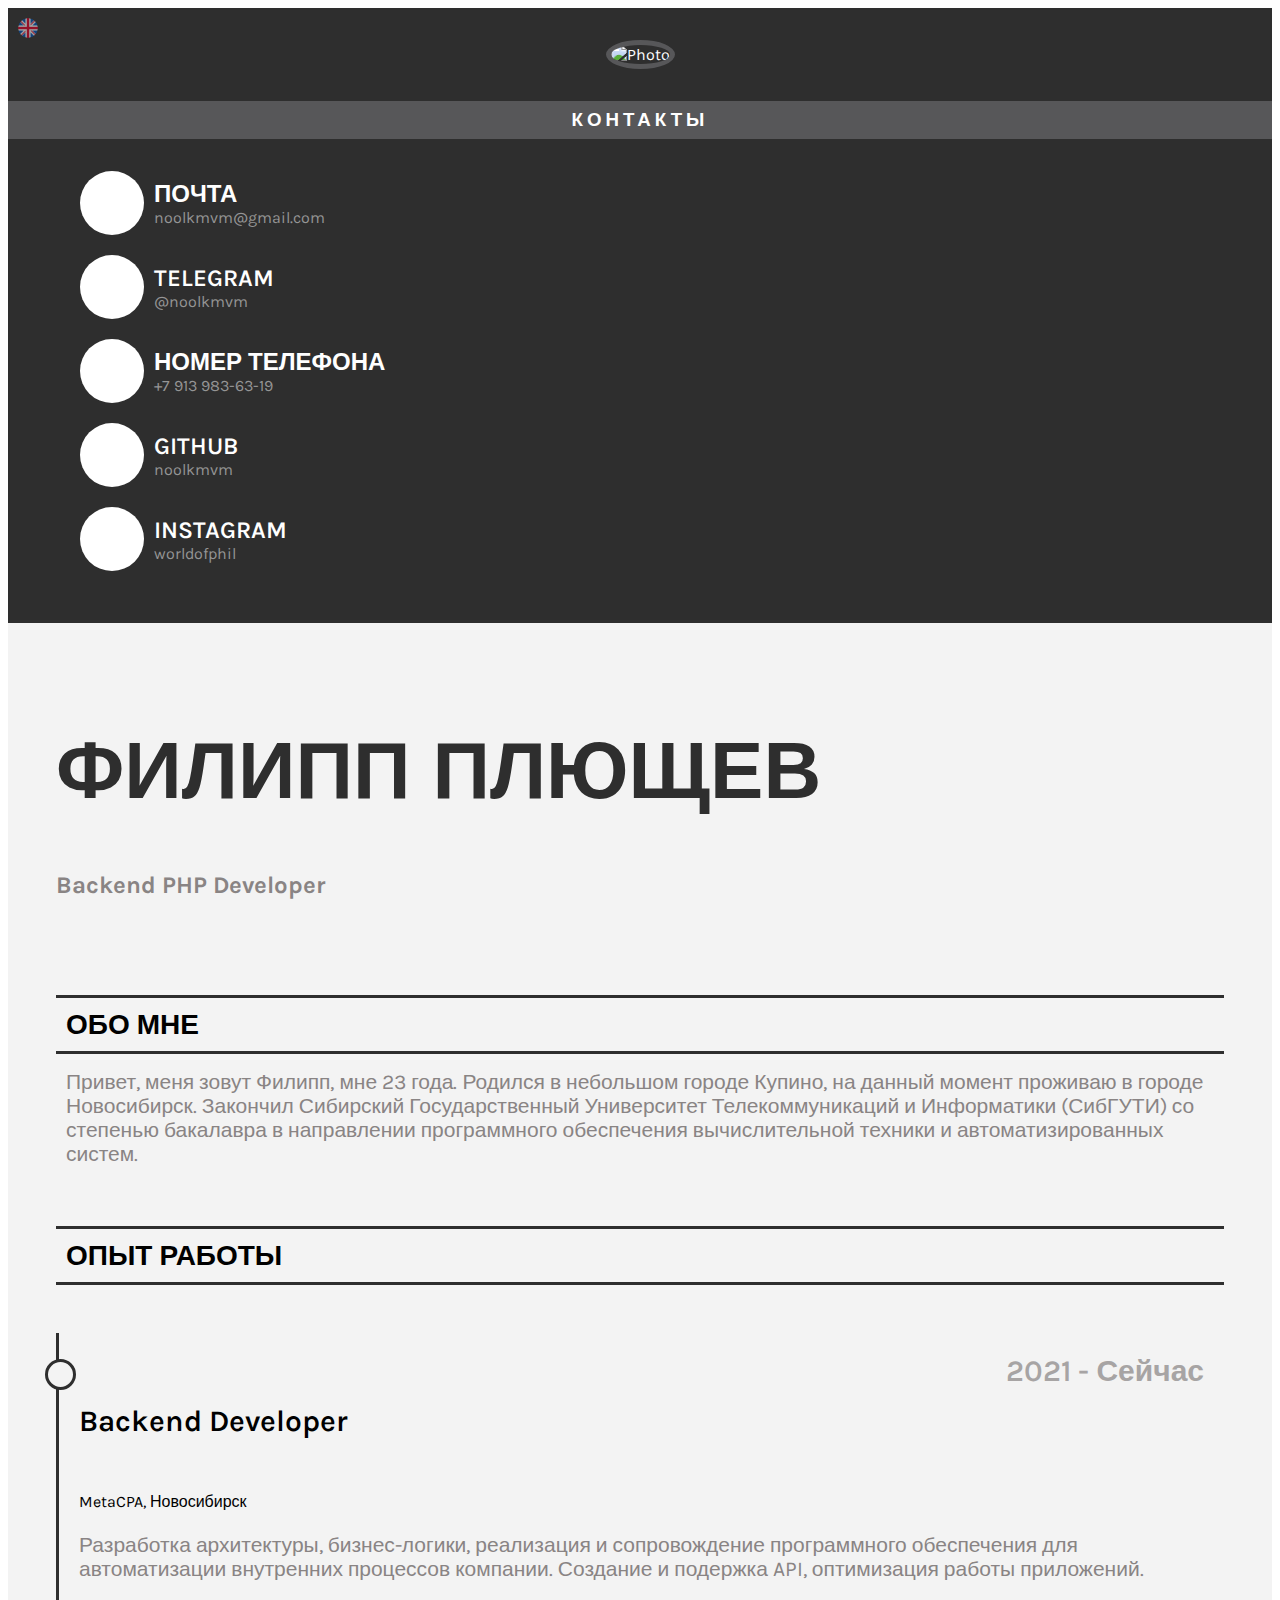
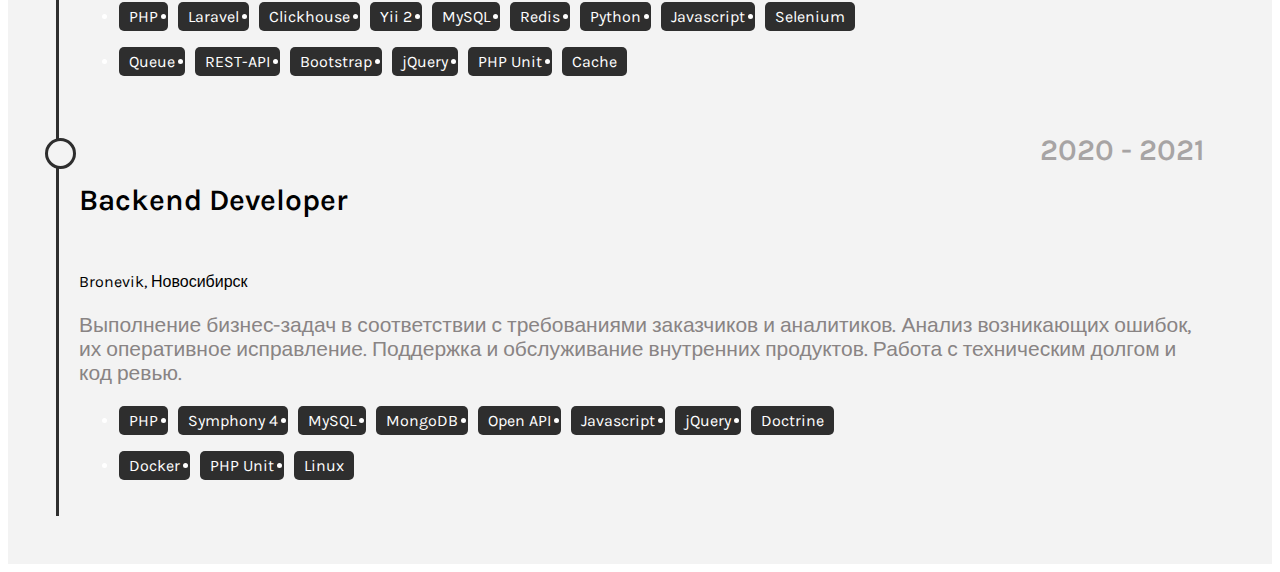
==== ru/index.html @ 2358f227 "update" ====
<!DOCTYPE html>
<html lang="ru">
<head>
    <title>Noolkmvm</title>
    <!-- Required meta tags -->
    <meta charset="utf-8">
    <meta name="viewport" content="width=device-width, initial-scale=1">
    <link rel="shortcut icon" href="../favicon.ico">
    <link rel="stylesheet" href="../assets/plugins/bootstrap/css/bootstrap.min.css">
    <link rel="stylesheet" href="../assets/plugins/font-awesome/css/all.css">
    <link id="theme-style" rel="stylesheet" href="../assets/css/main.css">
</head>
<body>
<div class="wrapper">
    <div class="container my-5">
        <div class="row shadow-lg">
            <div class="col-4 px-0">
                <div class="sidebar">
                    <div class="photo">
                        <a href="../index.html">
                            <img class="lang-switch" src="../assets/images/uk.png" alt="">
                        </a>
                        <img class="img-fluid" src="../assets/images/profile.jpeg" alt="Photo">
                    </div>
                    <div class="contacts">
                        <div class="heading">
                            <h3>Контакты</h3>
                        </div>

                        <ul class="list-unstyled">
                            <li>
                                <div class="icon">
                                    <i class="fa fa-envelope fa-lg"></i>
                                </div>
                                <div class="contact-data">
                                    <span>Почта</span>
                                    <a href="mailto:noolkmvm@gmail.com">noolkmvm@gmail.com</a>
                                </div>
                            </li>
                            <li>
                                <div class="icon">
                                    <i class="fa fa-telegram fa-lg"></i>
                                </div>
                                <div class="contact-data">
                                    <span>Telegram</span>
                                    <a href="https://t.me/noolkmvm" target="_blank">@noolkmvm</a>
                                </div>
                            </li>
                            <li>
                                <div class="icon">
                                    <i class="fa fa-phone fa-lg"></i>
                                </div>
                                <div class="contact-data">
                                    <span>Номер телефона</span>
                                    <a href="tel:79139836319">+7 913 983-63-19</a>
                                </div>

                            </li>
                            <li>
                                <div class="icon">
                                    <i class="fa fa-github fa-lg"></i>
                                </div>
                                <div class="contact-data">
                                    <span>Github</span>
                                    <a href="https://github.com/noolkmvm" target="_blank">noolkmvm</a>
                                </div>
                            </li>
                            <li>
                                <div class="icon">
                                    <i class="fa fa-instagram fa-lg"></i>
                                </div>
                                <div class="contact-data">
                                    <span>Instagram</span>
                                    <a href="https://www.instagram.com/worldofphil" target="_blank">worldofphil</a>
                                </div>
                            </li>
                        </ul>
                    </div>
                </div>
            </div>
            <div class="col-8 px-0">
                <div class="content">
                    <section class="name">
                        <h1>Филипп Плющев</h1>
                        <h2>Backend PHP Developer</h2>
                    </section>
                    <section class="profile">
                        <div class="profile-heading">
                            <h3>Обо мне</h3>
                        </div>
                        <p>Привет, меня зовут Филипп, мне 23 года. Родился в небольшом городе Купино, на данный момент
                            проживаю в
                            городе Новосибирск. Закончил Сибирский Государственный Университет Телекоммуникаций и
                            Информатики (СибГУТИ) со степенью бакалавра в направлении программного обеспечения вычислительной
                            техники и
                            автоматизированных систем.</p>
                    </section>
                    <section class="experiences">
                        <div class="experiences-heading">
                            <h3>Опыт работы</h3>
                        </div>
                        <div class="timeline">
                            <div class="workplace">
                                <div class="workplace-heading">
                                    <h5>Backend Developer</h5>
                                    <time>2021 - Сейчас</time>
                                </div>
                                <span><i class="fa fa-briefcase me-2"></i>MetaCPA, Новосибирск</span>
                                <p class="mt-4">Разработка архитектуры, бизнес-логики, реализация и сопровождение
                                    программного
                                    обеспечения для автоматизации
                                    внутренних процессов компании. Создание и подержка API, оптимизация работы
                                    приложений.</p>
                                <ul class="list-unstyled">
                                    <li>PHP</li>
                                    <li>Laravel</li>
                                    <li>Clickhouse</li>
                                    <li>Yii 2</li>
                                    <li>MySQL</li>
                                    <li>Redis</li>
                                    <li>Python</li>
                                    <li>Javascript</li>
                                    <li>Selenium</li>
                                </ul>
                                <ul class="list-unstyled">
                                    <li>Queue</li>
                                    <li>REST-API</li>
                                    <li>Bootstrap</li>
                                    <li>jQuery</li>
                                    <li>PHP Unit</li>
                                    <li>Cache</li>
                                </ul>
                            </div>
                            <div class="workplace">
                                <div class="workplace-heading">
                                    <h5>Backend Developer</h5>
                                    <time>2020 - 2021</time>
                                </div>
                                <span><i class="fa fa-briefcase me-2"></i>Bronevik, Новосибирск</span>
                                <p class="mt-4">Выполнение бизнес-задач в соответствии с требованиями заказчиков и
                                    аналитиков. Анализ возникающих ошибок, их оперативное исправление. Поддержка и
                                    обслуживание внутренних продуктов. Работа с техническим долгом и код ревью.</p>
                                <ul class="list-unstyled">
                                    <li>PHP</li>
                                    <li>Symphony 4</li>
                                    <li>MySQL</li>
                                    <li>MongoDB</li>
                                    <li>Open API</li>
                                    <li>Javascript</li>
                                    <li>jQuery</li>
                                    <li>Doctrine</li>
                                </ul>
                                <ul class="list-unstyled">
                                    <li>Docker</li>
                                    <li>PHP Unit</li>
                                    <li>Linux</li>
                                </ul>
                            </div>
                        </div>
                    </section>
                </div>
            </div>
        </div>
    </div>
</div>
<script type="text/javascript" src="../assets/plugins/popper/popper.min.js"></script>
<script type="text/javascript" src="../assets/plugins/bootstrap/js/bootstrap.min.js"></script>
</body>
</html>
---- assets/css/main.css ----
@import url('https://fonts.googleapis.com/css2?family=Karla:wght@400;600;700;800&display=swap');

body {
    font-family: 'Karla', sans-serif;
}

p {
    font-size: 21px;
    line-height: 24px;
}

.sidebar {
    background-color: #2e2e2e;
    color: white;
    height: 100%;
}

.sidebar .photo {
    padding: 2em;
    display: flex;
    justify-content: center;
    position: relative;
}

.sidebar .photo .lang-switch {
    width: 20px;
    height: 20px;
    position: absolute;
    border: 0;
    top: 10px;
    left: 10px;
    cursor: pointer;
    opacity: 0.6;
    transition: 200ms ease-out;
}

.sidebar .photo .lang-switch:hover {
    opacity: 1;
    transition: 200ms ease-in;
}
.sidebar .photo img {
    border-radius: 100%;
    max-width: 200px;
    border: 5px solid #575759;
}

.sidebar .contacts {
    display: flex;
    flex-direction: column;
}

.sidebar .contacts .heading {
    padding: 8px;
    background-color: #575759;

}

.sidebar .contacts .heading h3 {
    text-align: center;
    text-transform: uppercase;
    font-weight: 700;
    letter-spacing: 4px;
    margin: 0;
}

.sidebar .contacts ul {
    margin: 2rem;
}

.sidebar .contacts ul li {
    display: flex;
    flex-direction: row;
    gap: 10px;
    margin-bottom: 20px;
}

.sidebar .contacts ul li .icon {
    background: white;
    border-radius: 100%;
    width: 64px;
    height: 64px;
    display: flex;
    align-items: center;
    justify-content: center;
}

.sidebar .contacts ul li .icon i {
    color: #2e2e2e;
    font-size: 30px;
}

.sidebar .contacts ul li .contact-data {
    display: flex;
    flex-direction: column;
    justify-content: center;
}

.sidebar .contacts ul li .contact-data span {
    font-size: 24px;
    text-transform: uppercase;
    font-weight: 600;
}

.sidebar .contacts ul li .contact-data a {
    color: #959595 !important;
}

.sidebar .contacts ul li a {
    color: white !important;
    text-decoration: none;
}


.content {
    padding: 3rem;
    background-color: #f3f3f3;
}

.content .name {
    margin-bottom: 6rem;
}

.content .name h1 {
    color: #2e2e2e;
    font-size: 5rem;
    text-transform: uppercase;
    font-weight: 800;
}

.content .name h2 {
    color: #898484;
}

.content .profile .profile-heading {
    border-top: 3px solid #2e2e2e;
    border-bottom: 3px solid #2e2e2e;
    padding: 10px;
    margin-bottom: 1rem;
}

.content .profile .profile-heading h3 {
    margin: 0;
    font-weight: 700;
    font-size: 28px;
    text-transform: uppercase;
}

.content .profile p {
    color: #898484;
    margin: 10px;
}

.content .experiences {
    margin-top: 60px;
}

.content .experiences .experiences-heading {
    border-top: 3px solid #2e2e2e;
    border-bottom: 3px solid #2e2e2e;
    padding: 10px;
    margin-bottom: 3rem;
}

.content .experiences .experiences-heading h3 {
    margin: 0;
    font-weight: 700;
    font-size: 28px;
    text-transform: uppercase;
}

.content .experiences .timeline {


}

.content .experiences .timeline .workplace {
    border-left: 3px solid #2e2e2e;
    padding: 20px;
    position: relative;
}

.content .experiences .timeline .workplace:before {
    position: absolute;
    top: 26px;
    left: -14px;
    content: '';
    display: inline-block;
    width: 25px;
    height: 25px;
    -moz-border-radius: 100%;
    -webkit-border-radius: 100%;
    border-radius: 100%;
    background-color: #f3f3f3;
    border: 3px solid #2e2e2e;
}

.content .experiences .timeline .workplace h5 {
    font-size: 30px;
    font-weight: 600;
}

.content .experiences .timeline .workplace time {
    font-size: 30px;
    font-weight: 600;
    color: #a7a4a4;
}

.content .experiences .timeline .workplace p {
    color: #898484;
}

.content .experiences .timeline .workplace .workplace-heading {
    display: flex;
    justify-content: space-between;
}

.content .experiences .timeline .workplace ul {
    display: flex;
    flex-direction: row;
    gap: 10px
}

.content .experiences .timeline .workplace ul li {
    background: #2e2e2e;
    color: white;
    padding: 5px 10px;
    border-radius: 5px;
}

.content .experiences .timeline .workplace span i {
    font-size: 20px;
    transform: translateY(2px);
}
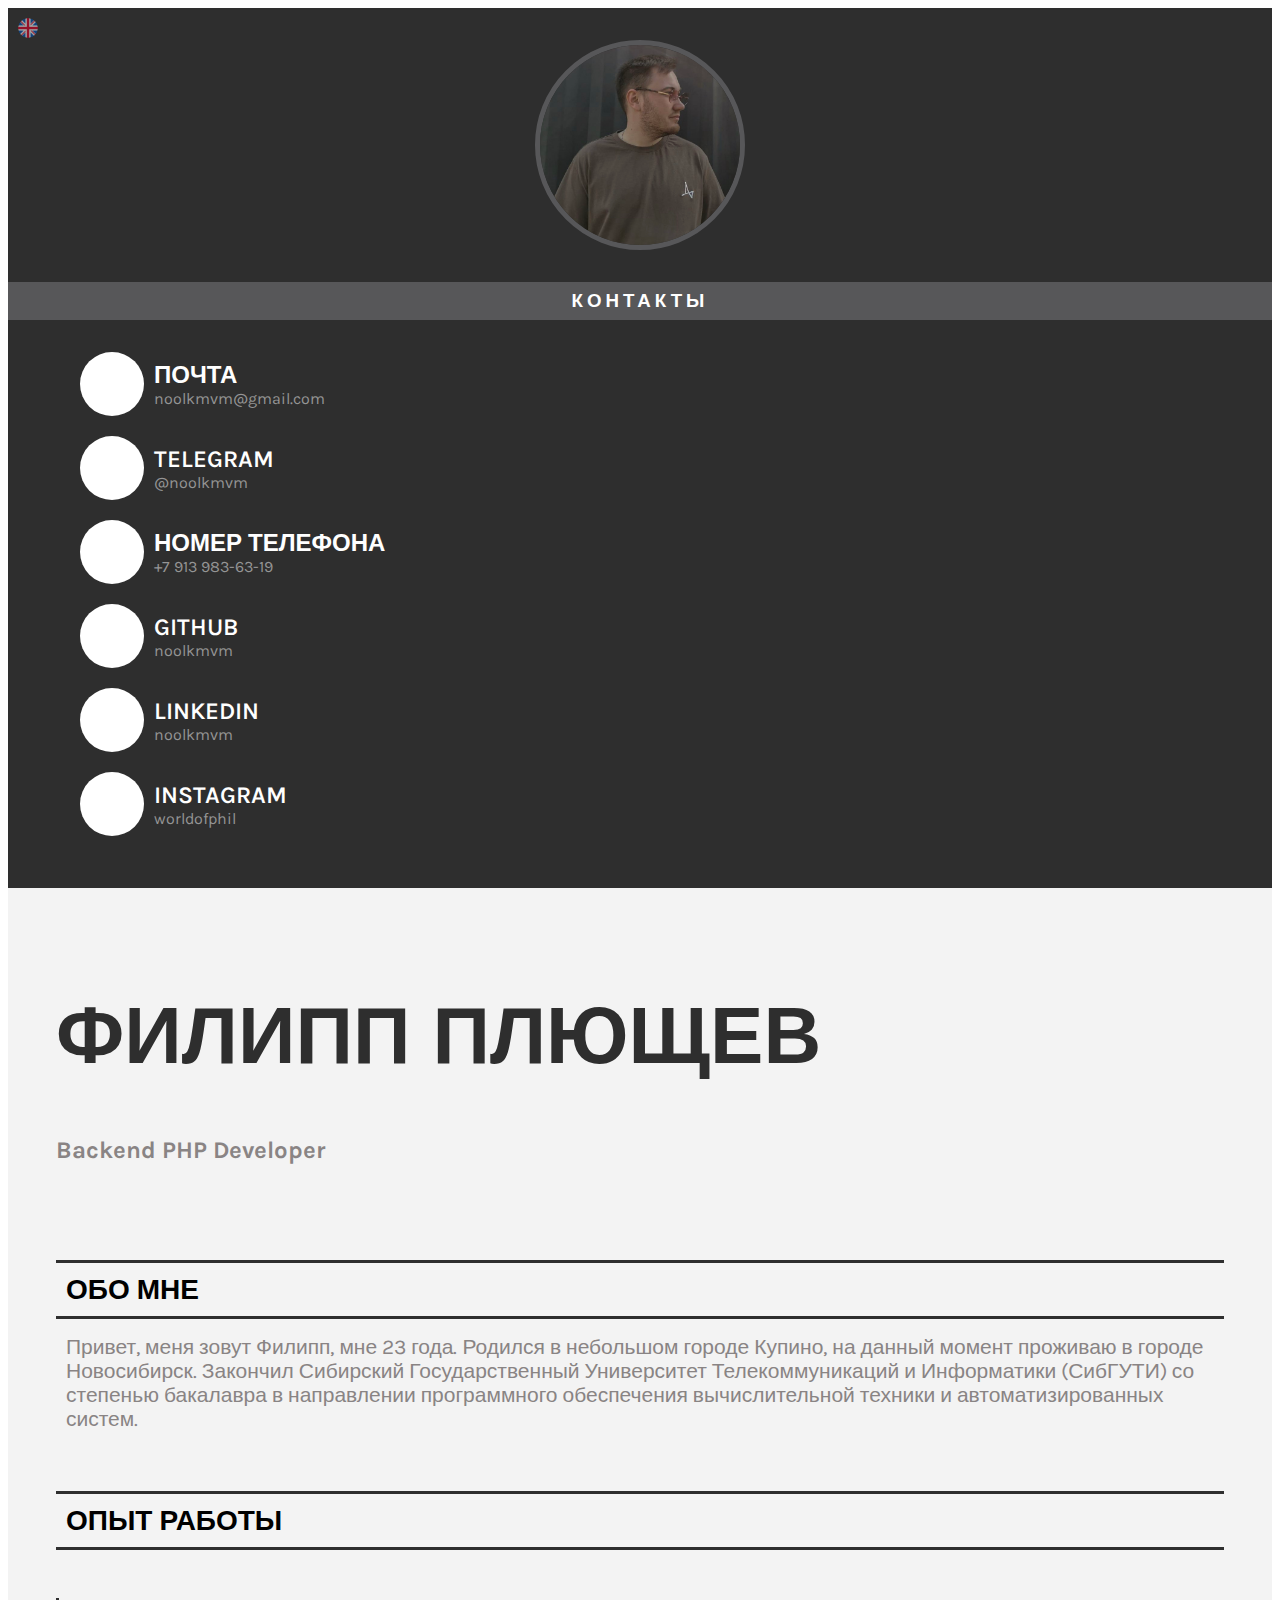
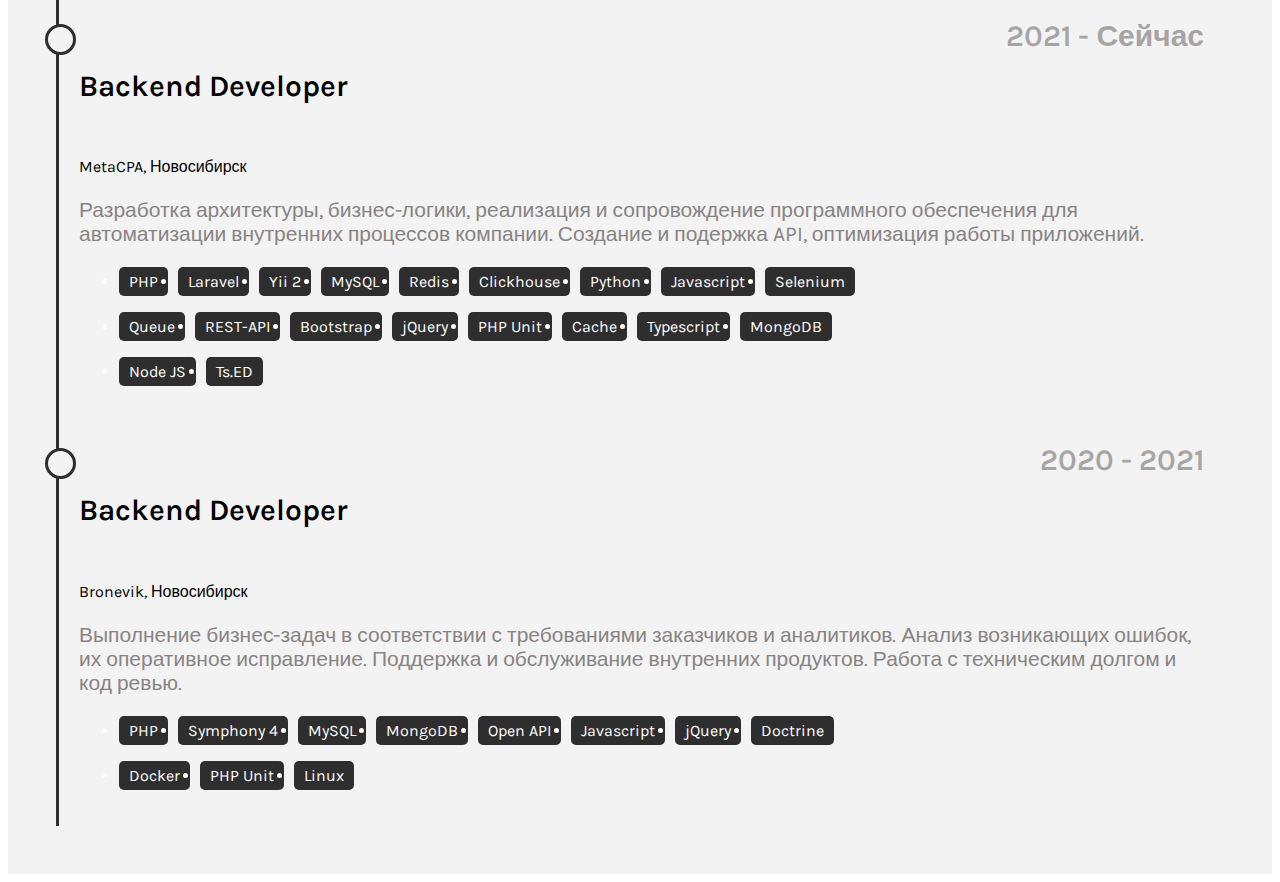
==== commit 8121ae33: "update" ====
--- a/ru/index.html
+++ b/ru/index.html
@@ -20,7 +20,7 @@
                         <a href="../index.html">
                             <img class="lang-switch" src="../assets/images/uk.png" alt="">
                         </a>
-                        <img class="img-fluid" src="../assets/images/profile.jpeg" alt="Photo">
+                        <img class="img-fluid" src="../assets/images/profile.png" alt="Photo">
                     </div>
                     <div class="contacts">
                         <div class="heading">
@@ -63,6 +63,15 @@
                                 <div class="contact-data">
                                     <span>Github</span>
                                     <a href="https://github.com/noolkmvm" target="_blank">noolkmvm</a>
+                                </div>
+                            </li>
+                            <li>
+                                <div class="icon">
+                                    <i class="fa fa-linkedin fa-lg"></i>
+                                </div>
+                                <div class="contact-data">
+                                    <span>LinkedIn</span>
+                                    <a href="https://www.linkedin.com/in/philip-plushev-a75532235/" target="_blank">noolkmvm</a>
                                 </div>
                             </li>
                             <li>
@@ -114,10 +123,10 @@
                                 <ul class="list-unstyled">
                                     <li>PHP</li>
                                     <li>Laravel</li>
-                                    <li>Clickhouse</li>
                                     <li>Yii 2</li>
                                     <li>MySQL</li>
                                     <li>Redis</li>
+                                    <li>Clickhouse</li>
                                     <li>Python</li>
                                     <li>Javascript</li>
                                     <li>Selenium</li>
@@ -129,6 +138,12 @@
                                     <li>jQuery</li>
                                     <li>PHP Unit</li>
                                     <li>Cache</li>
+                                    <li>Typescript</li>
+                                    <li>MongoDB</li>
+                                </ul>
+                                <ul class="list-unstyled">
+                                    <li>Node JS</li>
+                                    <li>Ts.ED</li>
                                 </ul>
                             </div>
                             <div class="workplace">
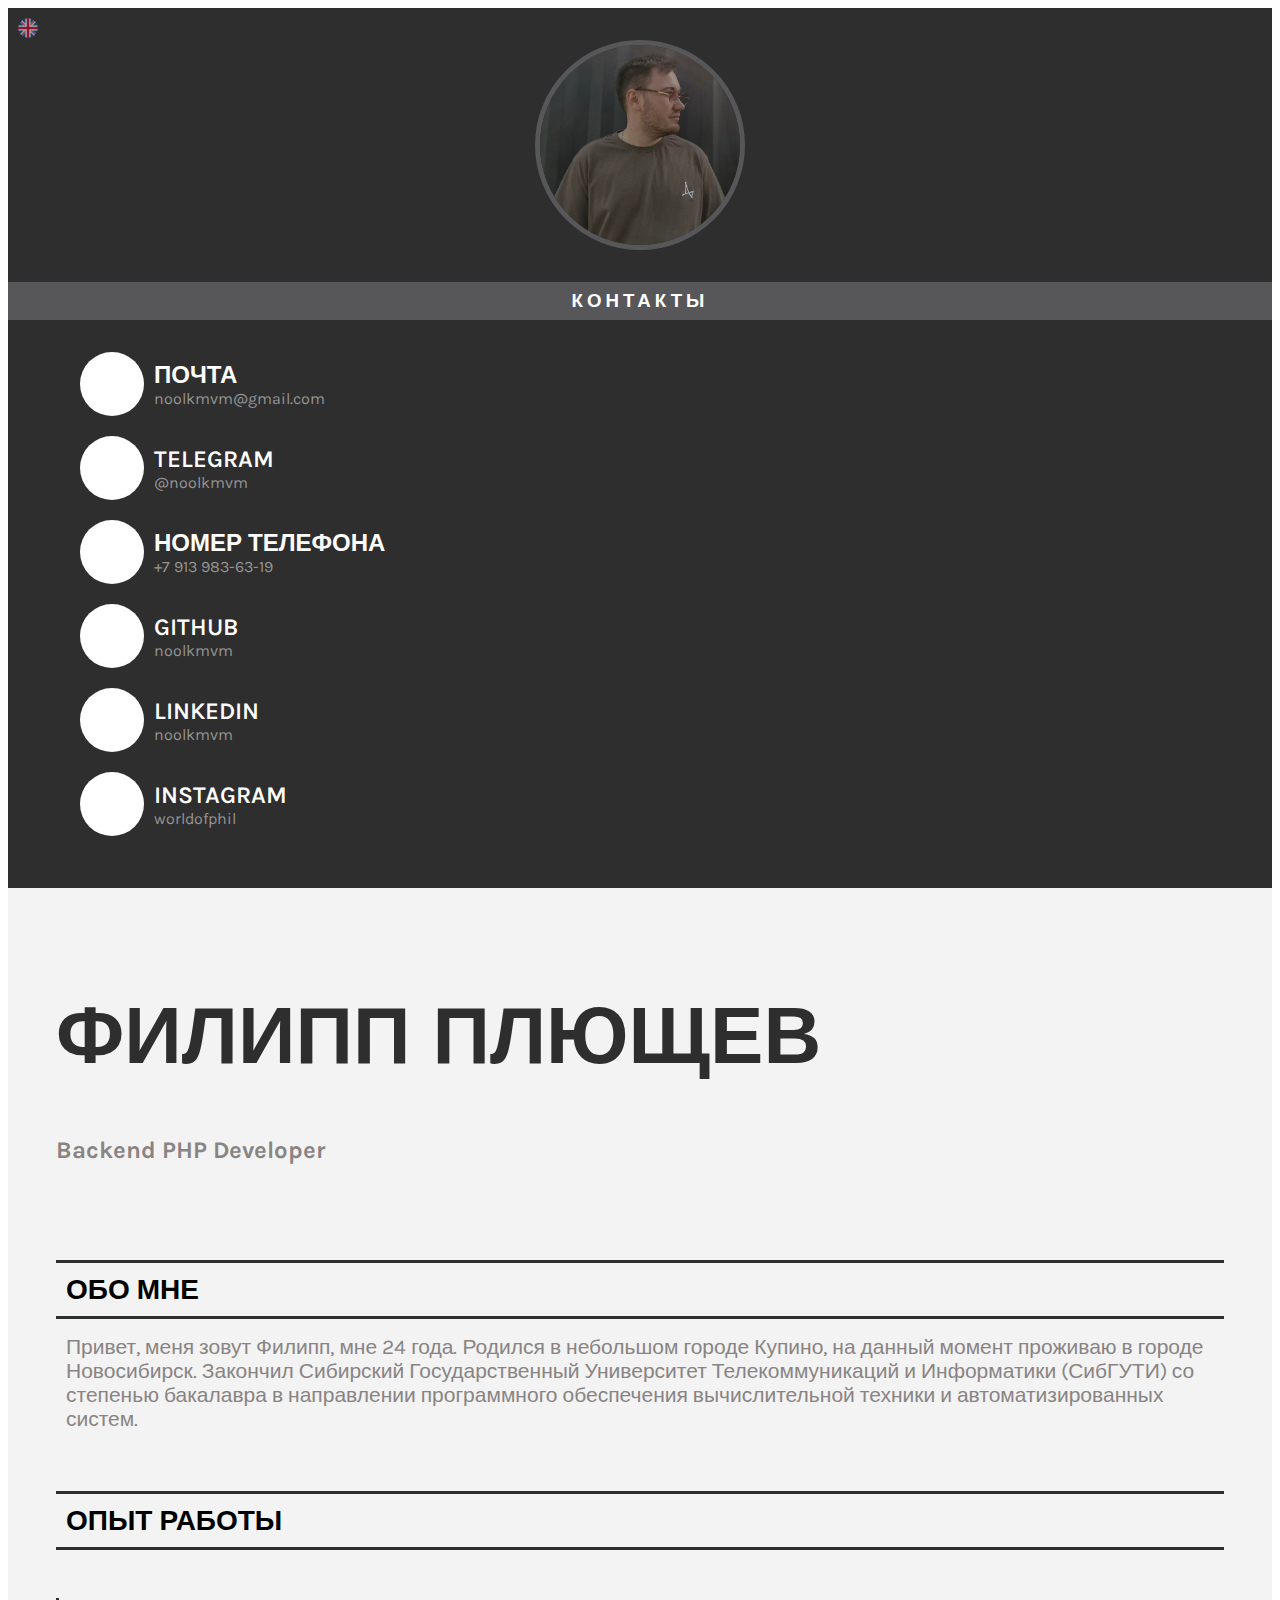
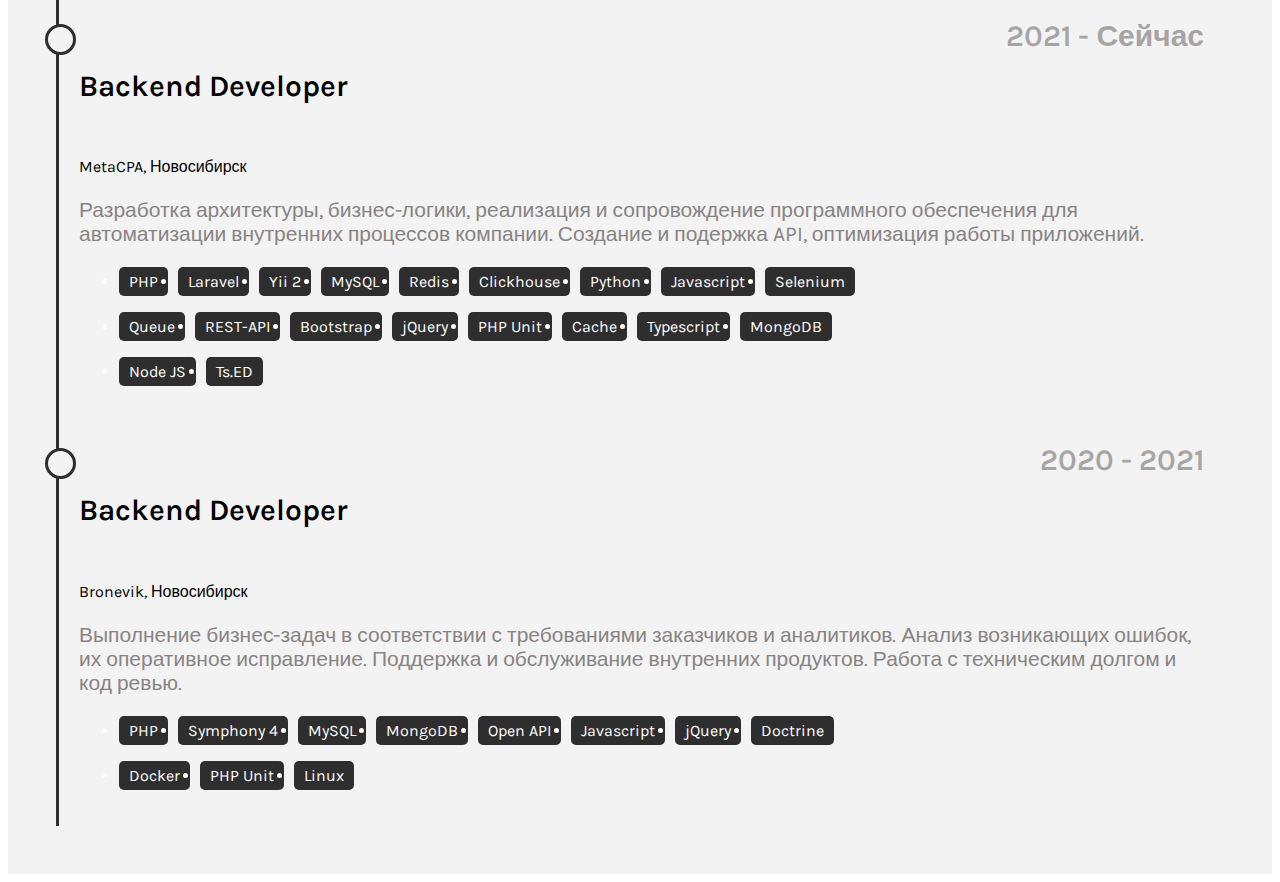
==== commit ea44f026: "update" ====
--- a/ru/index.html
+++ b/ru/index.html
@@ -97,7 +97,7 @@
                         <div class="profile-heading">
                             <h3>Обо мне</h3>
                         </div>
-                        <p>Привет, меня зовут Филипп, мне 23 года. Родился в небольшом городе Купино, на данный момент
+                        <p>Привет, меня зовут Филипп, мне 24 года. Родился в небольшом городе Купино, на данный момент
                             проживаю в
                             городе Новосибирск. Закончил Сибирский Государственный Университет Телекоммуникаций и
                             Информатики (СибГУТИ) со степенью бакалавра в направлении программного обеспечения вычислительной
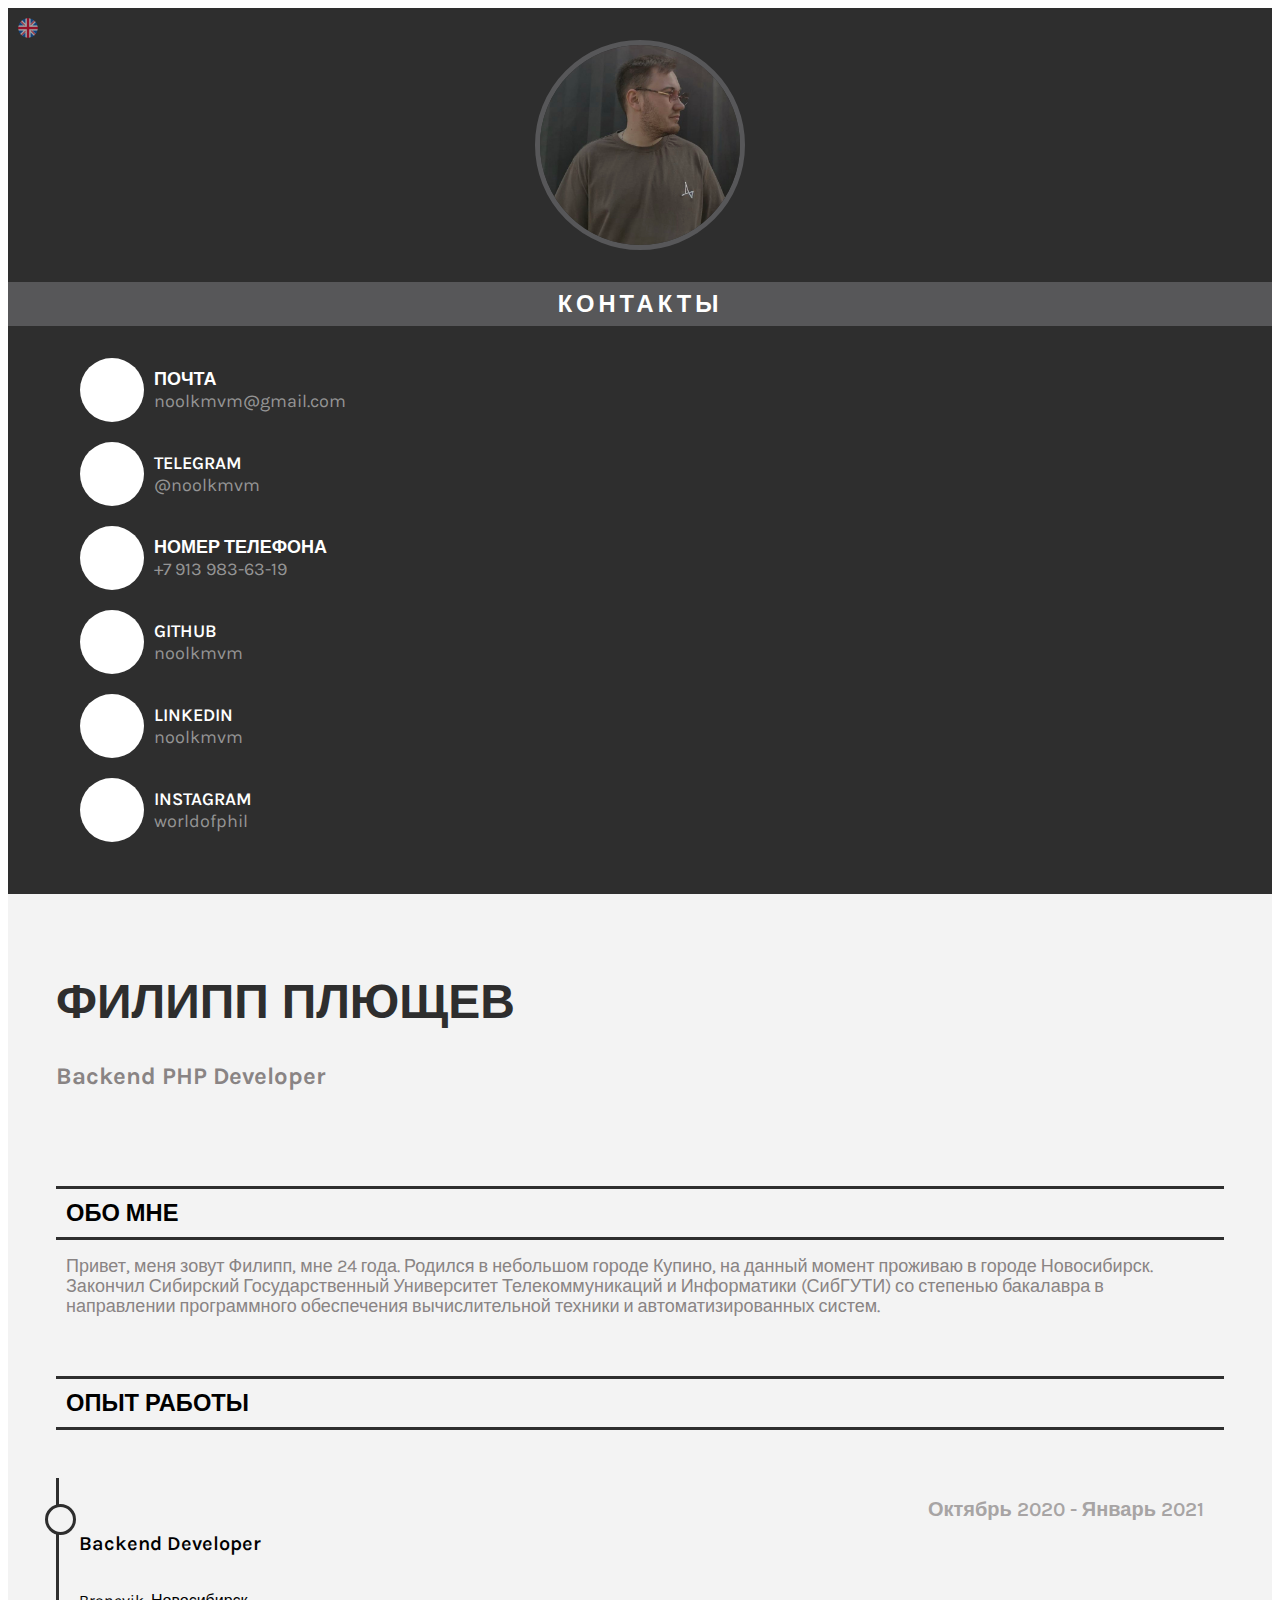
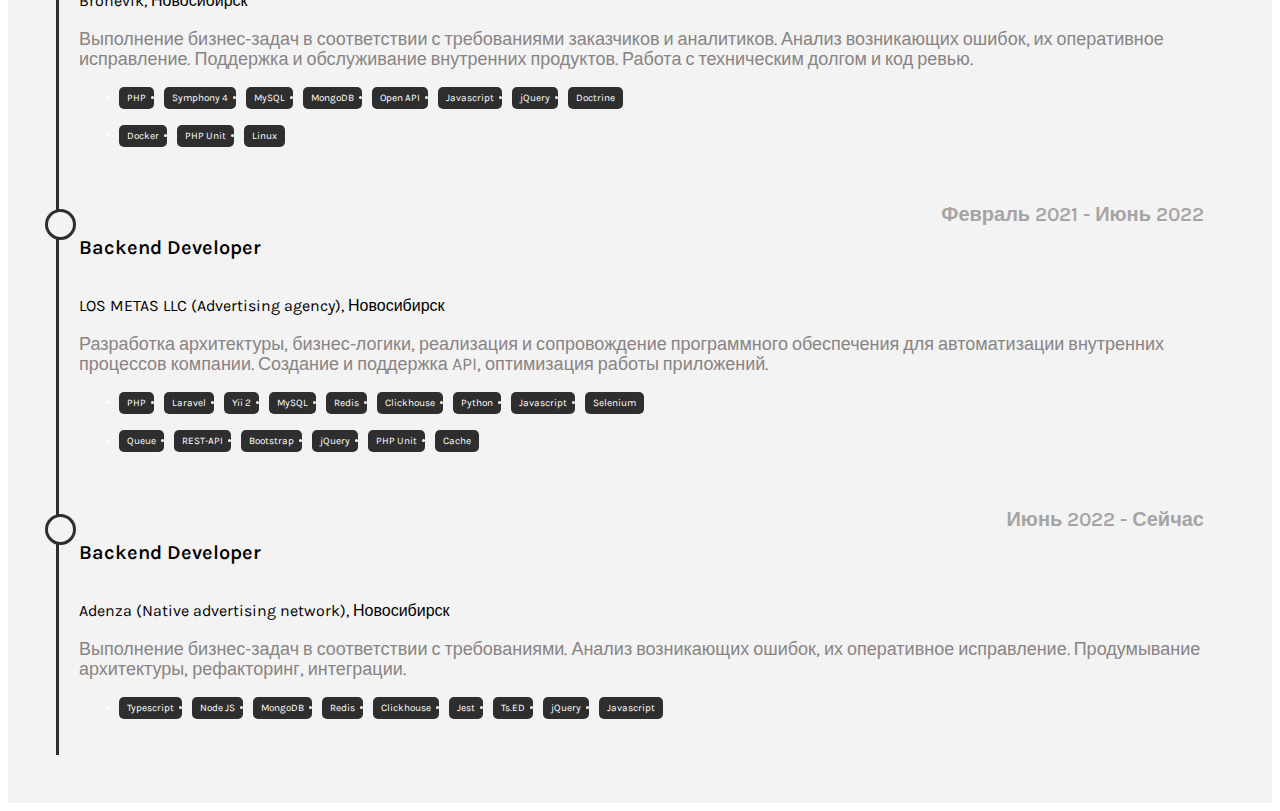
==== commit 8387aaee: "update" ====
--- a/ru/index.html
+++ b/ru/index.html
@@ -112,44 +112,7 @@
                             <div class="workplace">
                                 <div class="workplace-heading">
                                     <h5>Backend Developer</h5>
-                                    <time>2021 - Сейчас</time>
-                                </div>
-                                <span><i class="fa fa-briefcase me-2"></i>MetaCPA, Новосибирск</span>
-                                <p class="mt-4">Разработка архитектуры, бизнес-логики, реализация и сопровождение
-                                    программного
-                                    обеспечения для автоматизации
-                                    внутренних процессов компании. Создание и подержка API, оптимизация работы
-                                    приложений.</p>
-                                <ul class="list-unstyled">
-                                    <li>PHP</li>
-                                    <li>Laravel</li>
-                                    <li>Yii 2</li>
-                                    <li>MySQL</li>
-                                    <li>Redis</li>
-                                    <li>Clickhouse</li>
-                                    <li>Python</li>
-                                    <li>Javascript</li>
-                                    <li>Selenium</li>
-                                </ul>
-                                <ul class="list-unstyled">
-                                    <li>Queue</li>
-                                    <li>REST-API</li>
-                                    <li>Bootstrap</li>
-                                    <li>jQuery</li>
-                                    <li>PHP Unit</li>
-                                    <li>Cache</li>
-                                    <li>Typescript</li>
-                                    <li>MongoDB</li>
-                                </ul>
-                                <ul class="list-unstyled">
-                                    <li>Node JS</li>
-                                    <li>Ts.ED</li>
-                                </ul>
-                            </div>
-                            <div class="workplace">
-                                <div class="workplace-heading">
-                                    <h5>Backend Developer</h5>
-                                    <time>2020 - 2021</time>
+                                    <time>Октябрь 2020 - Январь 2021</time>
                                 </div>
                                 <span><i class="fa fa-briefcase me-2"></i>Bronevik, Новосибирск</span>
                                 <p class="mt-4">Выполнение бизнес-задач в соответствии с требованиями заказчиков и
@@ -171,6 +134,57 @@
                                     <li>Linux</li>
                                 </ul>
                             </div>
+                            <div class="workplace">
+                                <div class="workplace-heading">
+                                    <h5>Backend Developer</h5>
+                                    <time>Февраль 2021 - Июнь 2022</time>
+                                </div>
+                                <span><i class="fa fa-briefcase me-2"></i>LOS METAS LLC (Advertising agency), Новосибирск</span>
+                                <p class="mt-4">Разработка архитектуры, бизнес-логики, реализация и сопровождение
+                                    программного
+                                    обеспечения для автоматизации
+                                    внутренних процессов компании. Создание и поддержка API, оптимизация работы
+                                    приложений.</p>
+                                <ul class="list-unstyled">
+                                    <li>PHP</li>
+                                    <li>Laravel</li>
+                                    <li>Yii 2</li>
+                                    <li>MySQL</li>
+                                    <li>Redis</li>
+                                    <li>Clickhouse</li>
+                                    <li>Python</li>
+                                    <li>Javascript</li>
+                                    <li>Selenium</li>
+                                </ul>
+                                <ul class="list-unstyled">
+                                    <li>Queue</li>
+                                    <li>REST-API</li>
+                                    <li>Bootstrap</li>
+                                    <li>jQuery</li>
+                                    <li>PHP Unit</li>
+                                    <li>Cache</li>
+                                </ul>
+                            </div>
+                            <div class="workplace">
+                                <div class="workplace-heading">
+                                    <h5>Backend Developer</h5>
+                                    <time>Июнь 2022 - Сейчас</time>
+                                </div>
+                                <span><i class="fa fa-briefcase me-2"></i>Adenza (Native advertising network), Новосибирск</span>
+                                <p class="mt-4">Выполнение бизнес-задач в соответствии с требованиями.
+                                    Анализ возникающих ошибок, их оперативное исправление. Продумывание архитектуры, рефакторинг, интеграции.</p>
+                                <ul class="list-unstyled">
+                                    <li>Typescript</li>
+                                    <li>Node JS</li>
+                                    <li>MongoDB</li>
+                                    <li>Redis</li>
+                                    <li>Clickhouse</li>
+                                    <li>Jest</li>
+                                    <li>Ts.ED</li>
+                                    <li>jQuery</li>
+                                    <li>Javascript</li>
+                                </ul>
+                            </div>
                         </div>
                     </section>
                 </div>
--- a/assets/css/main.css
+++ b/assets/css/main.css
@@ -7,6 +7,10 @@
 p {
     font-size: 21px;
     line-height: 24px;
+}
+
+.h3, h3 {
+    font-size: calc(1rem + .6vw)!important;
 }
 
 .sidebar {
@@ -52,7 +56,6 @@
 .sidebar .contacts .heading {
     padding: 8px;
     background-color: #575759;
-
 }
 
 .sidebar .contacts .heading h3 {
@@ -110,7 +113,6 @@
     text-decoration: none;
 }
 
-
 .content {
     padding: 3rem;
     background-color: #f3f3f3;
@@ -122,7 +124,7 @@
 
 .content .name h1 {
     color: #2e2e2e;
-    font-size: 5rem;
+    font-size: 4rem;
     text-transform: uppercase;
     font-weight: 800;
 }
@@ -166,11 +168,6 @@
     font-weight: 700;
     font-size: 28px;
     text-transform: uppercase;
-}
-
-.content .experiences .timeline {
-
-
 }
 
 .content .experiences .timeline .workplace {
@@ -195,12 +192,12 @@
 }
 
 .content .experiences .timeline .workplace h5 {
-    font-size: 30px;
+    font-size: 25px;
     font-weight: 600;
 }
 
 .content .experiences .timeline .workplace time {
-    font-size: 30px;
+    font-size: 25px;
     font-weight: 600;
     color: #a7a4a4;
 }
@@ -230,4 +227,105 @@
 .content .experiences .timeline .workplace span i {
     font-size: 20px;
     transform: translateY(2px);
+}
+
+@media (max-width: 1400px) {
+    .content .experiences .timeline .workplace ul li {
+        padding: 5px 10px;
+        font-size: 13px;
+    }
+}
+
+@media (max-width: 1300px) {
+    .content .name h1 {
+        font-size: 3rem;
+    }
+
+    p {
+        font-size: 18px;
+        line-height: 20px;
+    }
+
+    .content .experiences .timeline .workplace ul li {
+        padding: 5px 8px;
+        font-size: 10px;
+    }
+
+    .sidebar .contacts ul li .contact-data span {
+        font-size: 18px;
+    }
+
+    .sidebar .contacts ul li .contact-data a {
+        font-size: 18px;
+    }
+
+    .content .experiences .timeline .workplace h5 {
+        font-size: 20px;
+    }
+
+    .content .experiences .timeline .workplace time {
+        font-size: 20px;
+    }
+}
+
+@media (max-width: 999px) {
+    .content .name h1 {
+        font-size: 2rem;
+    }
+
+    .content .experiences .timeline .workplace ul {
+        flex-wrap: wrap;
+    }
+
+    .sidebar .contacts ul li .icon {
+        width: 32px;
+        height: 32px;
+    }
+
+    .sidebar .contacts ul li .icon i {
+        font-size: 15px;
+    }
+
+    .sidebar .contacts ul li .contact-data span {
+        font-size: 12px;
+    }
+
+    .sidebar .contacts ul li .contact-data a {
+        font-size: 12px;
+    }
+}
+
+@media (min-width: 400px) and (max-width: 999px) {
+    .content .name h1 {
+        font-size: 2rem;
+    }
+
+    .sidebar .photo img {
+        max-width: 100px;
+    }
+
+    .content .experiences .timeline .workplace h5 {
+        font-size: 15px;
+    }
+
+    .content .experiences .timeline .workplace time {
+        font-size: 15px;
+    }
+
+    p {
+        font-size: 15px;
+        line-height: 18px;
+    }
+
+    .sidebar .contacts ul {
+        margin: 1rem;
+    }
+
+    .sidebar .contacts ul li .contact-data span {
+        font-size: 10px;
+    }
+
+    .sidebar .contacts ul li .contact-data a {
+        font-size: 10px;
+    }
 }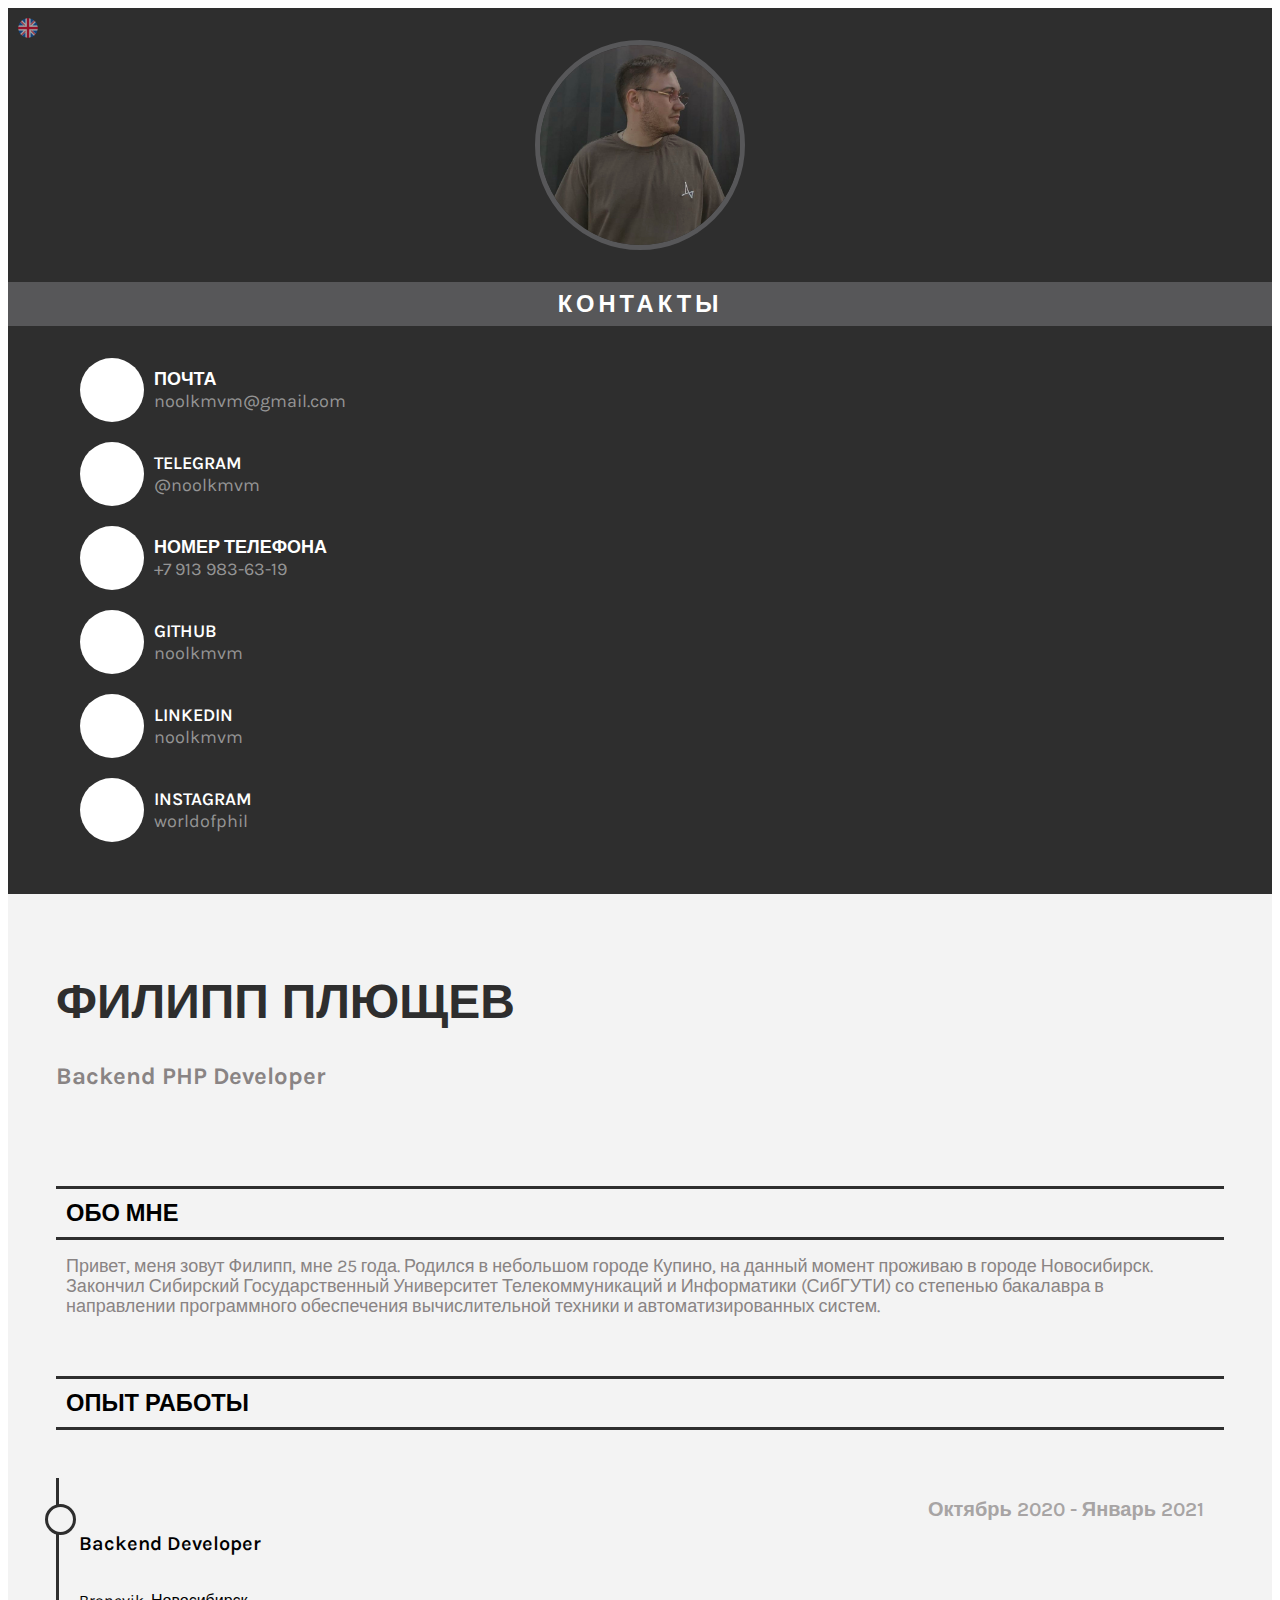
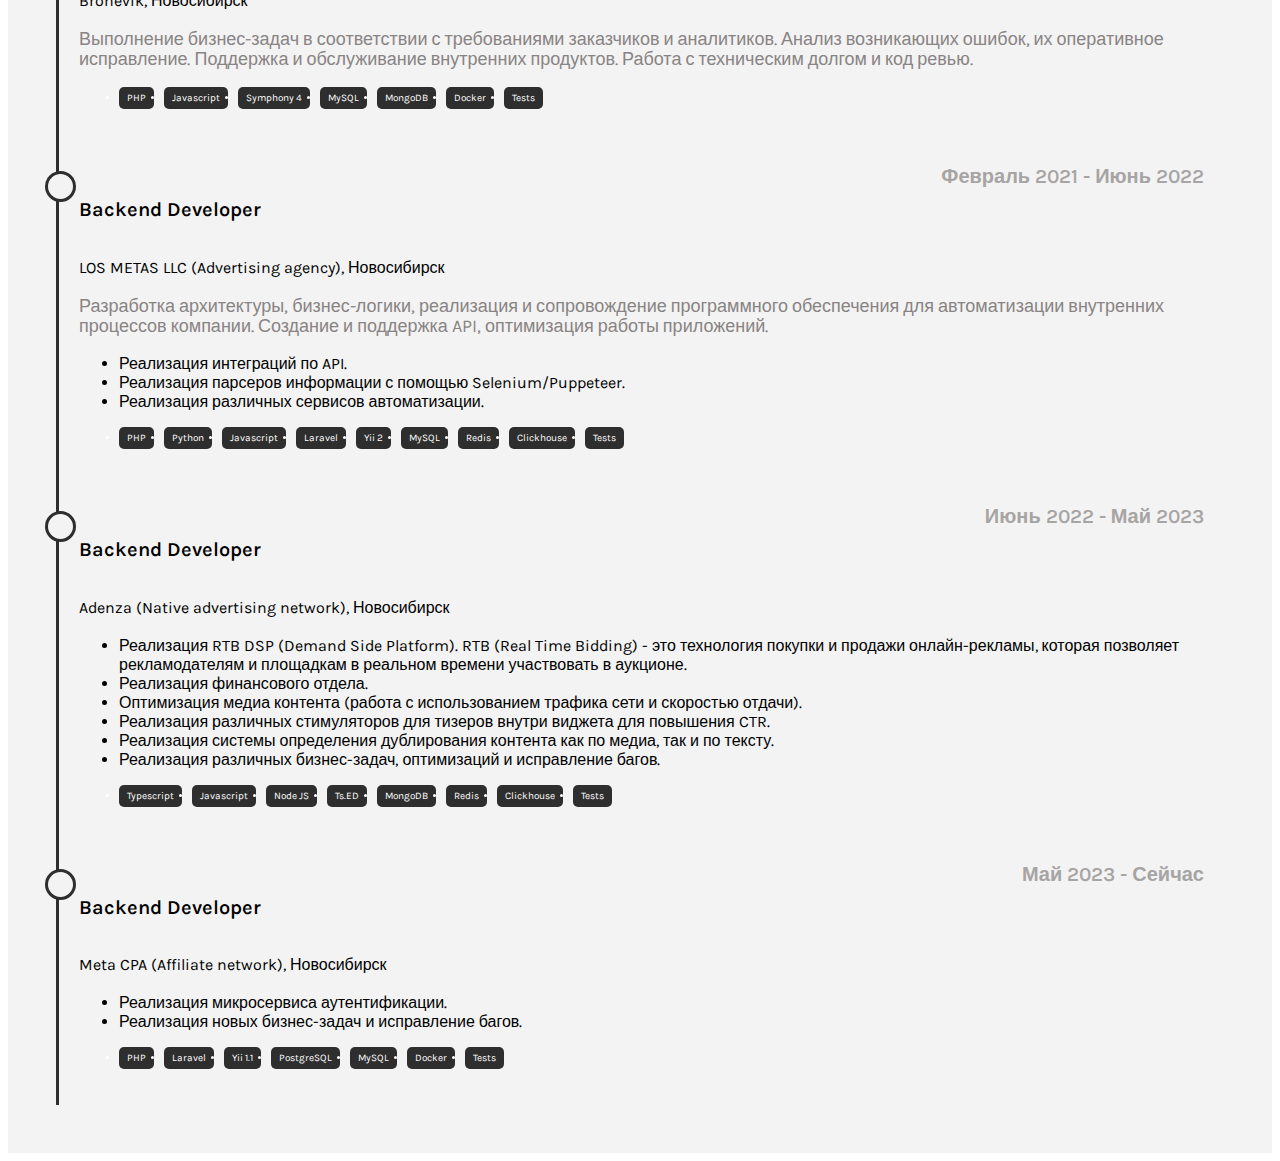
==== commit 43ae59c8: "update" ====
--- a/ru/index.html
+++ b/ru/index.html
@@ -97,10 +97,11 @@
                         <div class="profile-heading">
                             <h3>Обо мне</h3>
                         </div>
-                        <p>Привет, меня зовут Филипп, мне 24 года. Родился в небольшом городе Купино, на данный момент
+                        <p>Привет, меня зовут Филипп, мне 25 года. Родился в небольшом городе Купино, на данный момент
                             проживаю в
                             городе Новосибирск. Закончил Сибирский Государственный Университет Телекоммуникаций и
-                            Информатики (СибГУТИ) со степенью бакалавра в направлении программного обеспечения вычислительной
+                            Информатики (СибГУТИ) со степенью бакалавра в направлении программного обеспечения
+                            вычислительной
                             техники и
                             автоматизированных систем.</p>
                     </section>
@@ -118,21 +119,18 @@
                                 <p class="mt-4">Выполнение бизнес-задач в соответствии с требованиями заказчиков и
                                     аналитиков. Анализ возникающих ошибок, их оперативное исправление. Поддержка и
                                     обслуживание внутренних продуктов. Работа с техническим долгом и код ревью.</p>
-                                <ul class="list-unstyled">
-                                    <li>PHP</li>
-                                    <li>Symphony 4</li>
-                                    <li>MySQL</li>
-                                    <li>MongoDB</li>
-                                    <li>Open API</li>
-                                    <li>Javascript</li>
-                                    <li>jQuery</li>
-                                    <li>Doctrine</li>
-                                </ul>
-                                <ul class="list-unstyled">
-                                    <li>Docker</li>
-                                    <li>PHP Unit</li>
-                                    <li>Linux</li>
-                                </ul>
+
+                                <div class="skills">
+                                    <ul class="list-unstyled">
+                                        <li>PHP</li>
+                                        <li>Javascript</li>
+                                        <li>Symphony 4</li>
+                                        <li>MySQL</li>
+                                        <li>MongoDB</li>
+                                        <li>Docker</li>
+                                        <li>Tests</li>
+                                    </ul>
+                                </div>
                             </div>
                             <div class="workplace">
                                 <div class="workplace-heading">
@@ -145,45 +143,92 @@
                                     обеспечения для автоматизации
                                     внутренних процессов компании. Создание и поддержка API, оптимизация работы
                                     приложений.</p>
-                                <ul class="list-unstyled">
-                                    <li>PHP</li>
-                                    <li>Laravel</li>
-                                    <li>Yii 2</li>
-                                    <li>MySQL</li>
-                                    <li>Redis</li>
-                                    <li>Clickhouse</li>
-                                    <li>Python</li>
-                                    <li>Javascript</li>
-                                    <li>Selenium</li>
+
+                                <ul>
+                                    <li>Реализация интеграций по API.</li>
+                                    <li>Реализация парсеров информации с помощью Selenium/Puppeteer.</li>
+                                    <li>Реализация различных сервисов автоматизации.</li>
                                 </ul>
-                                <ul class="list-unstyled">
-                                    <li>Queue</li>
-                                    <li>REST-API</li>
-                                    <li>Bootstrap</li>
-                                    <li>jQuery</li>
-                                    <li>PHP Unit</li>
-                                    <li>Cache</li>
+
+                                <div class="skills">
+                                    <ul class="list-unstyled">
+                                        <li>PHP</li>
+                                        <li>Python</li>
+                                        <li>Javascript</li>
+                                        <li>Laravel</li>
+                                        <li>Yii 2</li>
+                                        <li>MySQL</li>
+                                        <li>Redis</li>
+                                        <li>Clickhouse</li>
+                                        <li>Tests</li>
+                                    </ul>
+                                </div>
+                            </div>
+                            <div class="workplace">
+                                <div class="workplace-heading">
+                                    <h5>Backend Developer</h5>
+                                    <time>Июнь 2022 - Май 2023</time>
+                                </div>
+                                <span><i class="fa fa-briefcase me-2"></i>Adenza (Native advertising network), Новосибирск</span>
+                                <p class="mt-4"></p>
+
+                                <ul>
+                                    <li>Реализация RTB DSP (Demand Side Platform). RTB (Real Time Bidding) - это
+                                        технология покупки и продажи онлайн-рекламы,
+                                        которая позволяет рекламодателям и площадкам в реальном времени участвовать в
+                                        аукционе.
+                                    </li>
+                                    <li>Реализация финансового отдела.</li>
+                                    <li>Оптимизация медиа контента (работа с использованием трафика сети и скоростью
+                                        отдачи).
+                                    </li>
+                                    <li>Реализация различных стимуляторов для тизеров внутри виджета для повышения
+                                        CTR.
+                                    </li>
+                                    <li>Реализация системы определения дублирования контента как по медиа, так и по
+                                        тексту.
+                                    </li>
+                                    <li>Реализация различных бизнес-задач, оптимизаций и исправление багов.</li>
                                 </ul>
-                            </div>
-                            <div class="workplace">
-                                <div class="workplace-heading">
-                                    <h5>Backend Developer</h5>
-                                    <time>Июнь 2022 - Сейчас</time>
-                                </div>
-                                <span><i class="fa fa-briefcase me-2"></i>Adenza (Native advertising network), Новосибирск</span>
-                                <p class="mt-4">Выполнение бизнес-задач в соответствии с требованиями.
-                                    Анализ возникающих ошибок, их оперативное исправление. Продумывание архитектуры, рефакторинг, интеграции.</p>
-                                <ul class="list-unstyled">
-                                    <li>Typescript</li>
-                                    <li>Node JS</li>
-                                    <li>MongoDB</li>
-                                    <li>Redis</li>
-                                    <li>Clickhouse</li>
-                                    <li>Jest</li>
-                                    <li>Ts.ED</li>
-                                    <li>jQuery</li>
-                                    <li>Javascript</li>
+
+                                <div class="skills">
+                                    <ul class="list-unstyled">
+                                        <li>Typescript</li>
+                                        <li>Javascript</li>
+                                        <li>Node JS</li>
+                                        <li>Ts.ED</li>
+                                        <li>MongoDB</li>
+                                        <li>Redis</li>
+                                        <li>Clickhouse</li>
+                                        <li>Tests</li>
+                                    </ul>
+                                </div>
+                            </div>
+                            <div class="workplace">
+                                <div class="workplace-heading">
+                                    <h5>Backend Developer</h5>
+                                    <time>Май 2023 - Сейчас</time>
+                                </div>
+                                <span><i
+                                        class="fa fa-briefcase me-2"></i>Meta CPA (Affiliate network), Новосибирск</span>
+                                <p class="mt-4"></p>
+
+                                <ul>
+                                    <li>Реализация микросервиса аутентификации.</li>
+                                    <li>Реализация новых бизнес-задач и исправление багов.</li>
                                 </ul>
+
+                                <div class="skills">
+                                    <ul class="list-unstyled">
+                                        <li>PHP</li>
+                                        <li>Laravel</li>
+                                        <li>Yii 1.1</li>
+                                        <li>PostgreSQL</li>
+                                        <li>MySQL</li>
+                                        <li>Docker</li>
+                                        <li>Tests</li>
+                                    </ul>
+                                </div>
                             </div>
                         </div>
                     </section>
--- a/assets/css/main.css
+++ b/assets/css/main.css
@@ -211,13 +211,13 @@
     justify-content: space-between;
 }
 
-.content .experiences .timeline .workplace ul {
+.content .experiences .timeline .workplace .skills ul {
     display: flex;
     flex-direction: row;
     gap: 10px
 }
 
-.content .experiences .timeline .workplace ul li {
+.content .experiences .timeline .workplace .skills ul li {
     background: #2e2e2e;
     color: white;
     padding: 5px 10px;
@@ -230,7 +230,7 @@
 }
 
 @media (max-width: 1400px) {
-    .content .experiences .timeline .workplace ul li {
+    .content .experiences .timeline .workplace .skills ul li {
         padding: 5px 10px;
         font-size: 13px;
     }
@@ -246,7 +246,7 @@
         line-height: 20px;
     }
 
-    .content .experiences .timeline .workplace ul li {
+    .content .experiences .timeline .workplace .skills ul li {
         padding: 5px 8px;
         font-size: 10px;
     }
@@ -273,7 +273,7 @@
         font-size: 2rem;
     }
 
-    .content .experiences .timeline .workplace ul {
+    .content .experiences .timeline .workplace .skills ul {
         flex-wrap: wrap;
     }
 
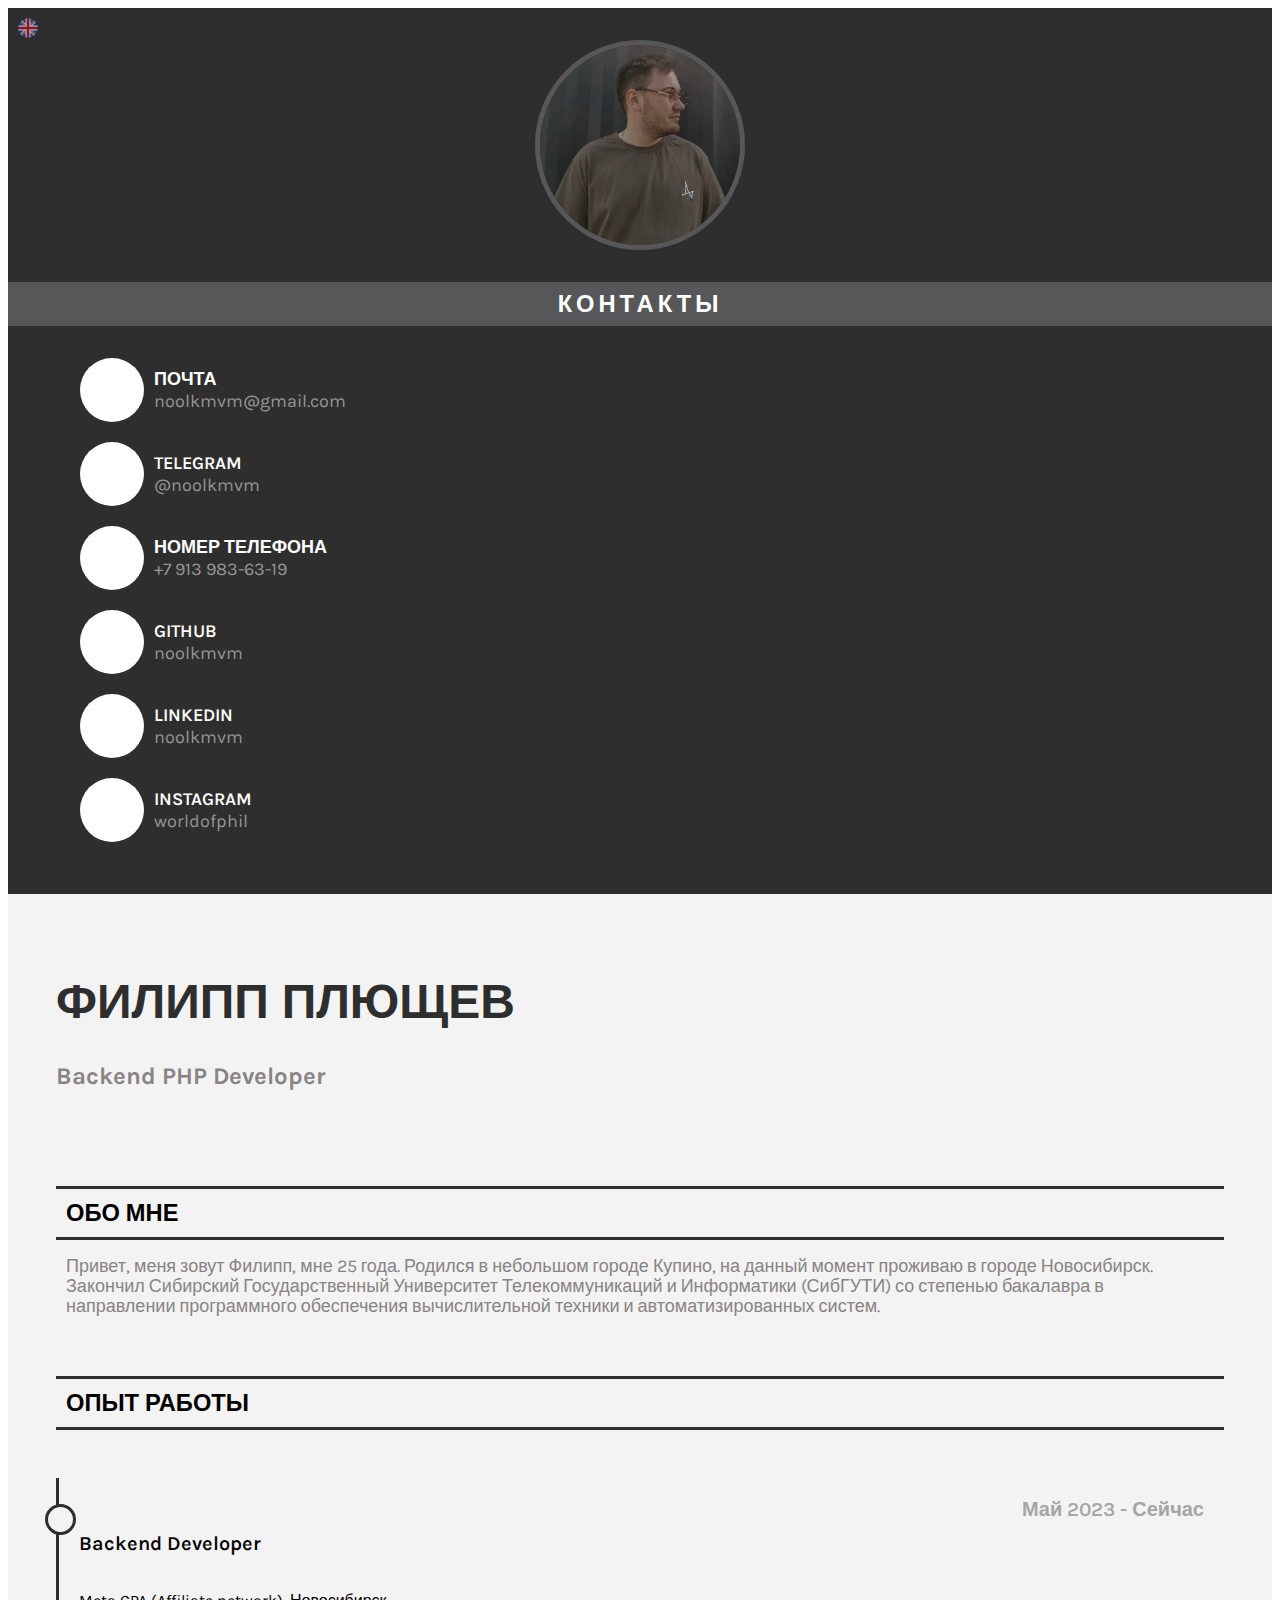
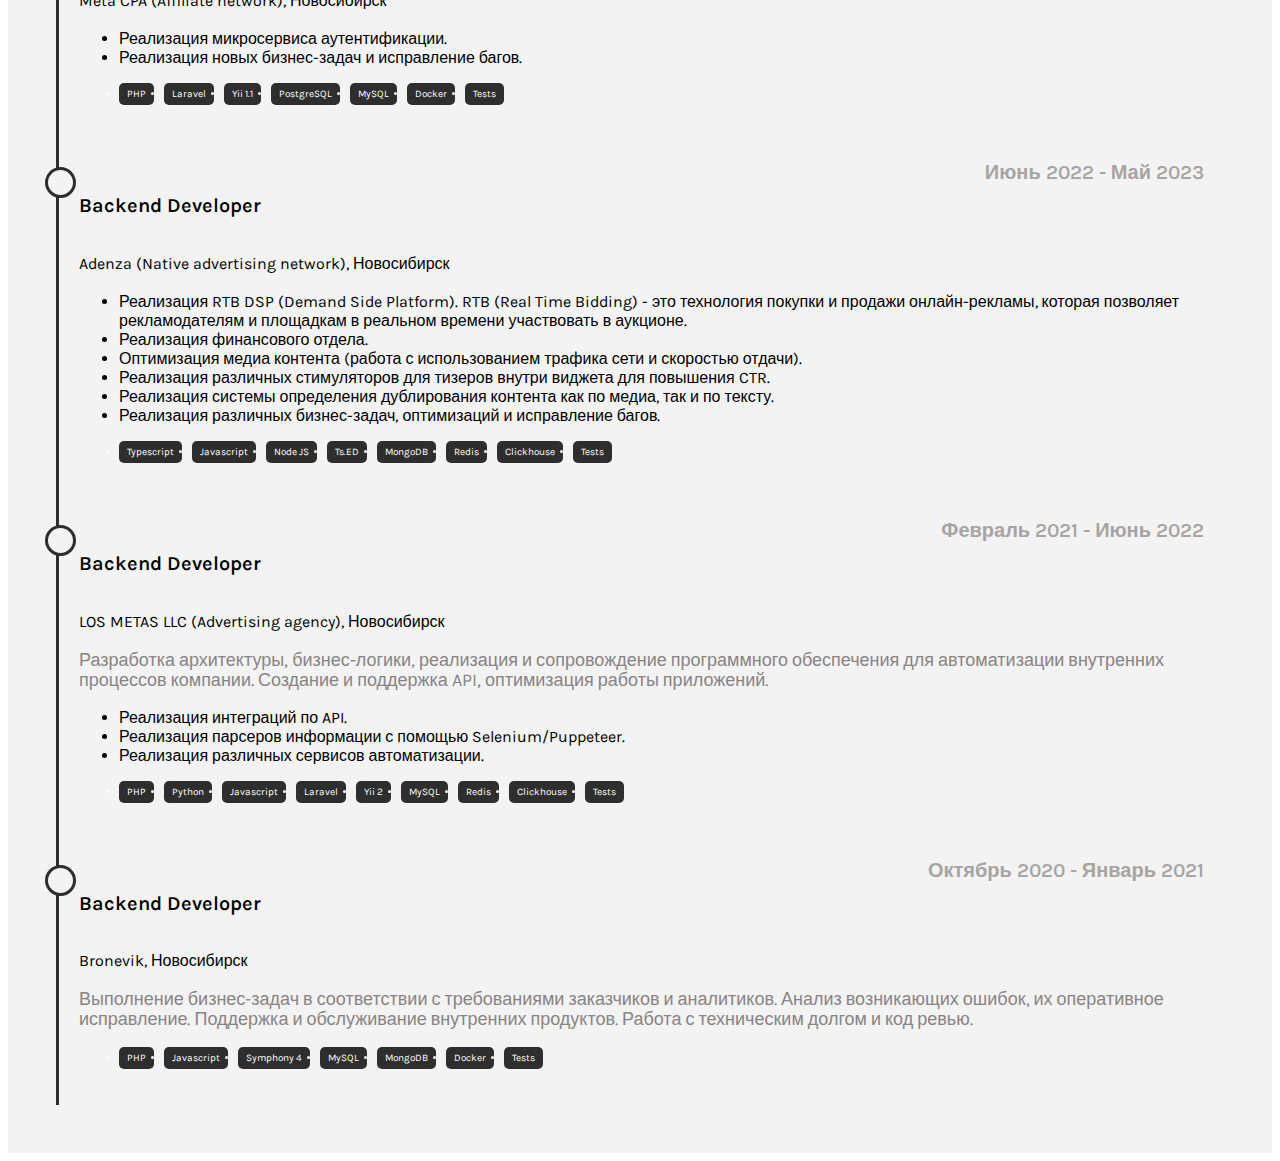
==== commit 0aebd1c5: "update" ====
--- a/ru/index.html
+++ b/ru/index.html
@@ -113,21 +113,65 @@
                             <div class="workplace">
                                 <div class="workplace-heading">
                                     <h5>Backend Developer</h5>
-                                    <time>Октябрь 2020 - Январь 2021</time>
-                                </div>
-                                <span><i class="fa fa-briefcase me-2"></i>Bronevik, Новосибирск</span>
-                                <p class="mt-4">Выполнение бизнес-задач в соответствии с требованиями заказчиков и
-                                    аналитиков. Анализ возникающих ошибок, их оперативное исправление. Поддержка и
-                                    обслуживание внутренних продуктов. Работа с техническим долгом и код ревью.</p>
+                                    <time>Май 2023 - Сейчас</time>
+                                </div>
+                                <span><i
+                                        class="fa fa-briefcase me-2"></i>Meta CPA (Affiliate network), Новосибирск</span>
+                                <p class="mt-4"></p>
+
+                                <ul>
+                                    <li>Реализация микросервиса аутентификации.</li>
+                                    <li>Реализация новых бизнес-задач и исправление багов.</li>
+                                </ul>
 
                                 <div class="skills">
                                     <ul class="list-unstyled">
                                         <li>PHP</li>
+                                        <li>Laravel</li>
+                                        <li>Yii 1.1</li>
+                                        <li>PostgreSQL</li>
+                                        <li>MySQL</li>
+                                        <li>Docker</li>
+                                        <li>Tests</li>
+                                    </ul>
+                                </div>
+                            </div>
+                            <div class="workplace">
+                                <div class="workplace-heading">
+                                    <h5>Backend Developer</h5>
+                                    <time>Июнь 2022 - Май 2023</time>
+                                </div>
+                                <span><i class="fa fa-briefcase me-2"></i>Adenza (Native advertising network), Новосибирск</span>
+                                <p class="mt-4"></p>
+
+                                <ul>
+                                    <li>Реализация RTB DSP (Demand Side Platform). RTB (Real Time Bidding) - это
+                                        технология покупки и продажи онлайн-рекламы,
+                                        которая позволяет рекламодателям и площадкам в реальном времени участвовать в
+                                        аукционе.
+                                    </li>
+                                    <li>Реализация финансового отдела.</li>
+                                    <li>Оптимизация медиа контента (работа с использованием трафика сети и скоростью
+                                        отдачи).
+                                    </li>
+                                    <li>Реализация различных стимуляторов для тизеров внутри виджета для повышения
+                                        CTR.
+                                    </li>
+                                    <li>Реализация системы определения дублирования контента как по медиа, так и по
+                                        тексту.
+                                    </li>
+                                    <li>Реализация различных бизнес-задач, оптимизаций и исправление багов.</li>
+                                </ul>
+
+                                <div class="skills">
+                                    <ul class="list-unstyled">
+                                        <li>Typescript</li>
                                         <li>Javascript</li>
-                                        <li>Symphony 4</li>
-                                        <li>MySQL</li>
+                                        <li>Node JS</li>
+                                        <li>Ts.ED</li>
                                         <li>MongoDB</li>
-                                        <li>Docker</li>
+                                        <li>Redis</li>
+                                        <li>Clickhouse</li>
                                         <li>Tests</li>
                                     </ul>
                                 </div>
@@ -167,64 +211,20 @@
                             <div class="workplace">
                                 <div class="workplace-heading">
                                     <h5>Backend Developer</h5>
-                                    <time>Июнь 2022 - Май 2023</time>
-                                </div>
-                                <span><i class="fa fa-briefcase me-2"></i>Adenza (Native advertising network), Новосибирск</span>
-                                <p class="mt-4"></p>
-
-                                <ul>
-                                    <li>Реализация RTB DSP (Demand Side Platform). RTB (Real Time Bidding) - это
-                                        технология покупки и продажи онлайн-рекламы,
-                                        которая позволяет рекламодателям и площадкам в реальном времени участвовать в
-                                        аукционе.
-                                    </li>
-                                    <li>Реализация финансового отдела.</li>
-                                    <li>Оптимизация медиа контента (работа с использованием трафика сети и скоростью
-                                        отдачи).
-                                    </li>
-                                    <li>Реализация различных стимуляторов для тизеров внутри виджета для повышения
-                                        CTR.
-                                    </li>
-                                    <li>Реализация системы определения дублирования контента как по медиа, так и по
-                                        тексту.
-                                    </li>
-                                    <li>Реализация различных бизнес-задач, оптимизаций и исправление багов.</li>
-                                </ul>
-
-                                <div class="skills">
-                                    <ul class="list-unstyled">
-                                        <li>Typescript</li>
+                                    <time>Октябрь 2020 - Январь 2021</time>
+                                </div>
+                                <span><i class="fa fa-briefcase me-2"></i>Bronevik, Новосибирск</span>
+                                <p class="mt-4">Выполнение бизнес-задач в соответствии с требованиями заказчиков и
+                                    аналитиков. Анализ возникающих ошибок, их оперативное исправление. Поддержка и
+                                    обслуживание внутренних продуктов. Работа с техническим долгом и код ревью.</p>
+
+                                <div class="skills">
+                                    <ul class="list-unstyled">
+                                        <li>PHP</li>
                                         <li>Javascript</li>
-                                        <li>Node JS</li>
-                                        <li>Ts.ED</li>
+                                        <li>Symphony 4</li>
+                                        <li>MySQL</li>
                                         <li>MongoDB</li>
-                                        <li>Redis</li>
-                                        <li>Clickhouse</li>
-                                        <li>Tests</li>
-                                    </ul>
-                                </div>
-                            </div>
-                            <div class="workplace">
-                                <div class="workplace-heading">
-                                    <h5>Backend Developer</h5>
-                                    <time>Май 2023 - Сейчас</time>
-                                </div>
-                                <span><i
-                                        class="fa fa-briefcase me-2"></i>Meta CPA (Affiliate network), Новосибирск</span>
-                                <p class="mt-4"></p>
-
-                                <ul>
-                                    <li>Реализация микросервиса аутентификации.</li>
-                                    <li>Реализация новых бизнес-задач и исправление багов.</li>
-                                </ul>
-
-                                <div class="skills">
-                                    <ul class="list-unstyled">
-                                        <li>PHP</li>
-                                        <li>Laravel</li>
-                                        <li>Yii 1.1</li>
-                                        <li>PostgreSQL</li>
-                                        <li>MySQL</li>
                                         <li>Docker</li>
                                         <li>Tests</li>
                                     </ul>
